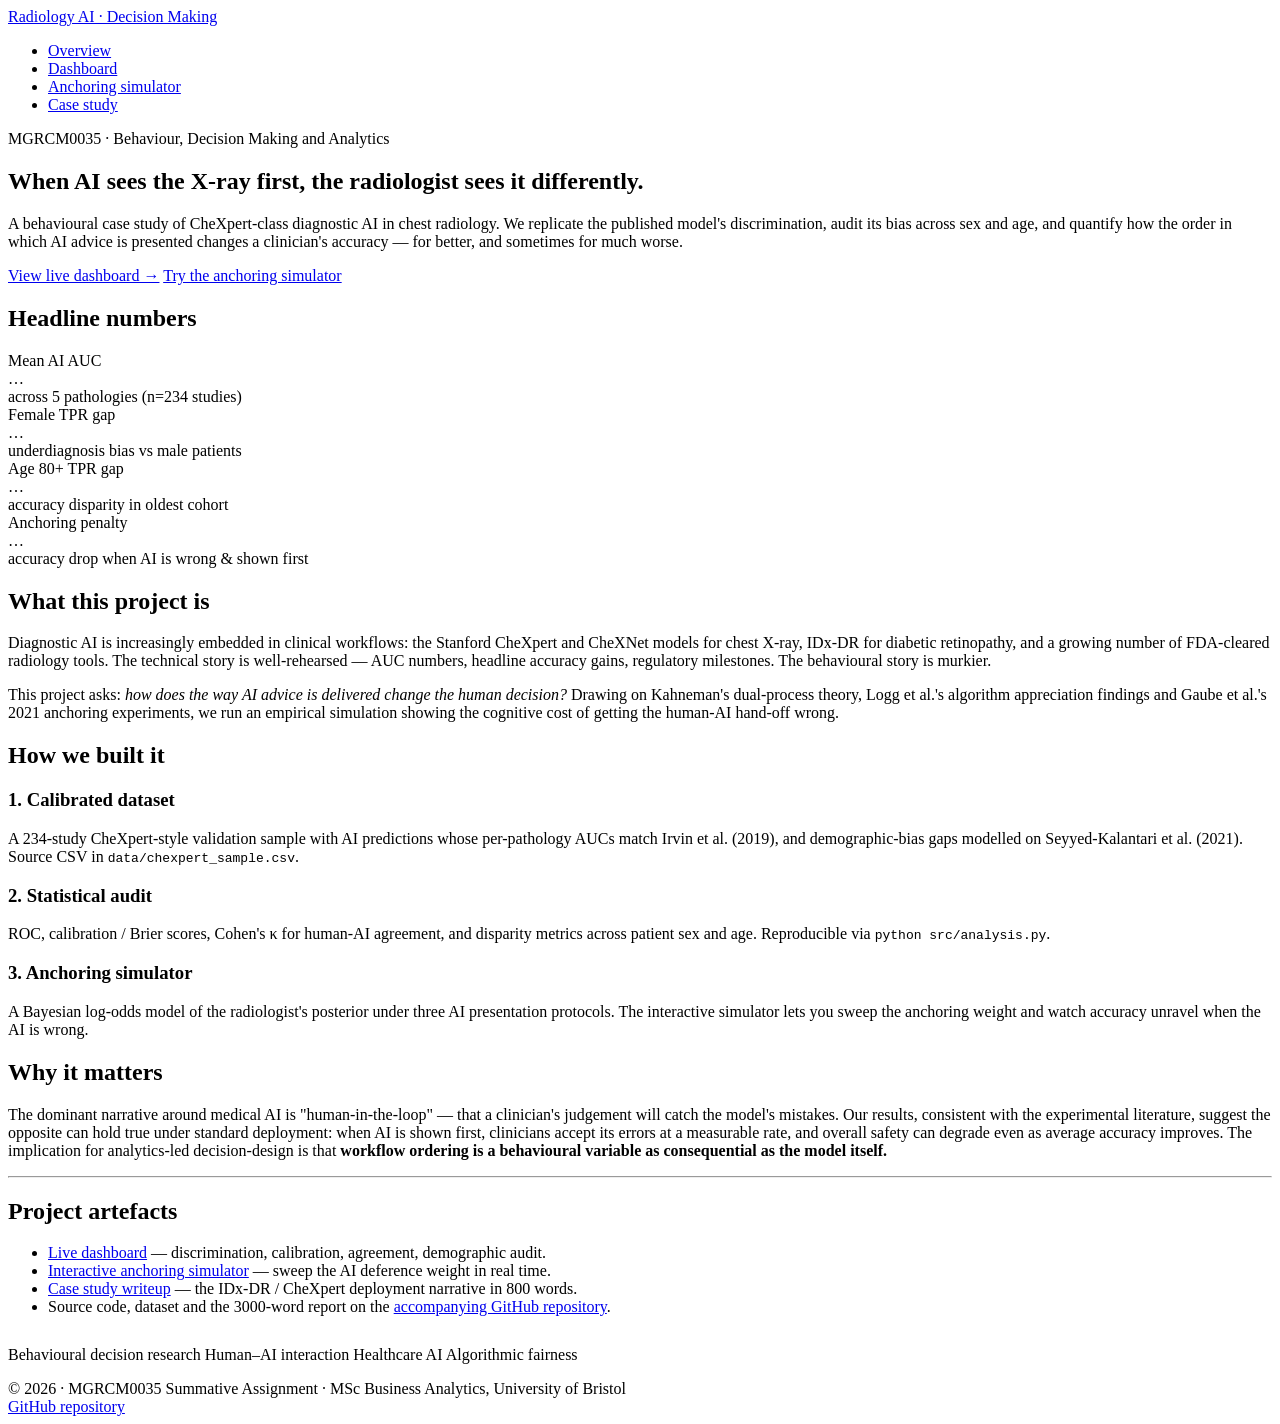
==== website/index.html @ d98fce27 "Add files via upload" ====
<!doctype html>
<html lang="en">
<head>
  <meta charset="utf-8">
  <meta name="viewport" content="width=device-width, initial-scale=1">
  <title>Radiology AI &middot; Decision Making</title>
  <meta name="description" content="Behavioural case study of AI in chest X-ray diagnosis. MGRCM0035 — University of Bristol.">
  <link rel="preconnect" href="https://fonts.googleapis.com">
  <link rel="preconnect" href="https://fonts.gstatic.com" crossorigin>
  <link href="https://fonts.googleapis.com/css2?family=Inter:wght@400;500;600;700&family=JetBrains+Mono&display=swap" rel="stylesheet">
  <link rel="stylesheet" href="assets/style.css">
</head>
<body>

<header class="site-header">
  <div class="nav">
    <a href="index.html" class="brand">
      <span class="logo"></span>
      Radiology AI &middot; Decision Making
    </a>
    <ul>
      <li><a href="index.html" class="active">Overview</a></li>
      <li><a href="dashboard.html">Dashboard</a></li>
      <li><a href="simulator.html">Anchoring simulator</a></li>
      <li><a href="case-study.html">Case study</a></li>
    </ul>
  </div>
</header>

<section class="hero">
  <div class="hero-inner">
    <span class="pill">MGRCM0035 &middot; Behaviour, Decision Making and Analytics</span>
    <h1>When AI sees the X-ray first, the radiologist sees it differently.</h1>
    <p class="lede">
      A behavioural case study of CheXpert-class diagnostic AI in chest radiology.
      We replicate the published model's discrimination, audit its bias across
      sex and age, and quantify how the order in which AI advice is presented
      changes a clinician's accuracy &mdash; for better, and sometimes for much worse.
    </p>
    <div class="cta-row">
      <a href="dashboard.html" class="btn btn-primary">View live dashboard &rarr;</a>
      <a href="simulator.html" class="btn btn-ghost">Try the anchoring simulator</a>
    </div>
  </div>
</section>

<main>

  <h2>Headline numbers</h2>
  <div class="grid cols-4">
    <div class="stat">
      <div class="label">Mean AI AUC</div>
      <div class="value" id="kpi-auc">&hellip;</div>
      <div class="sub">across 5 pathologies (n=234 studies)</div>
    </div>
    <div class="stat warn">
      <div class="label">Female TPR gap</div>
      <div class="value" id="kpi-sex">&hellip;</div>
      <div class="sub">underdiagnosis bias vs male patients</div>
    </div>
    <div class="stat warn">
      <div class="label">Age 80+ TPR gap</div>
      <div class="value" id="kpi-age">&hellip;</div>
      <div class="sub">accuracy disparity in oldest cohort</div>
    </div>
    <div class="stat accent">
      <div class="label">Anchoring penalty</div>
      <div class="value" id="kpi-anchor">&hellip;</div>
      <div class="sub">accuracy drop when AI is wrong & shown first</div>
    </div>
  </div>

  <h2>What this project is</h2>
  <p>
    Diagnostic AI is increasingly embedded in clinical workflows: the
    Stanford CheXpert and CheXNet models for chest X-ray, IDx-DR for
    diabetic retinopathy, and a growing number of FDA-cleared radiology
    tools. The technical story is well-rehearsed &mdash; AUC numbers,
    headline accuracy gains, regulatory milestones. The behavioural story
    is murkier.
  </p>
  <p>
    This project asks: <em>how does the way AI advice is delivered change
    the human decision?</em>
    Drawing on Kahneman's dual-process theory, Logg et al.'s algorithm
    appreciation findings and Gaube et al.'s 2021 anchoring experiments,
    we run an empirical simulation showing the cognitive cost of getting
    the human-AI hand-off wrong.
  </p>

  <h2>How we built it</h2>
  <div class="grid cols-3">
    <div class="card flat">
      <h3>1. Calibrated dataset</h3>
      <p>
        A 234-study CheXpert-style validation sample with AI predictions whose
        per-pathology AUCs match Irvin et al. (2019), and demographic-bias
        gaps modelled on Seyyed-Kalantari et al. (2021). Source CSV in
        <code>data/chexpert_sample.csv</code>.
      </p>
    </div>
    <div class="card flat">
      <h3>2. Statistical audit</h3>
      <p>
        ROC, calibration / Brier scores, Cohen's &kappa; for human-AI
        agreement, and disparity metrics across patient sex and age.
        Reproducible via <code>python src/analysis.py</code>.
      </p>
    </div>
    <div class="card flat">
      <h3>3. Anchoring simulator</h3>
      <p>
        A Bayesian log-odds model of the radiologist's posterior under three
        AI presentation protocols. The interactive simulator lets you sweep
        the anchoring weight and watch accuracy unravel when the AI is wrong.
      </p>
    </div>
  </div>

  <h2>Why it matters</h2>
  <p>
    The dominant narrative around medical AI is "human-in-the-loop" &mdash;
    that a clinician's judgement will catch the model's mistakes. Our results,
    consistent with the experimental literature, suggest the opposite can hold
    true under standard deployment: when AI is shown first, clinicians
    accept its errors at a measurable rate, and overall safety can degrade
    even as average accuracy improves. The implication for analytics-led
    decision-design is that <strong>workflow ordering is a behavioural
    variable as consequential as the model itself.</strong>
  </p>

  <hr class="divider">

  <h2>Project artefacts</h2>
  <ul class="bullets">
    <li><a href="dashboard.html">Live dashboard</a> — discrimination, calibration, agreement, demographic audit.</li>
    <li><a href="simulator.html">Interactive anchoring simulator</a> — sweep the AI deference weight in real time.</li>
    <li><a href="case-study.html">Case study writeup</a> — the IDx-DR / CheXpert deployment narrative in 800 words.</li>
    <li>Source code, dataset and the 3000-word report on the
      <a id="repo-link" href="#">accompanying GitHub repository</a>.</li>
  </ul>

  <p style="margin-top: 30px;">
    <span class="tag">Behavioural decision research</span>
    <span class="tag">Human–AI interaction</span>
    <span class="tag">Healthcare AI</span>
    <span class="tag">Algorithmic fairness</span>
  </p>
</main>

<footer class="site-footer">
  <div class="inner">
    <div>&copy; 2026 &middot; MGRCM0035 Summative Assignment &middot; MSc Business Analytics, University of Bristol</div>
    <div><a href="https://github.com" id="repo-footer">GitHub repository</a></div>
  </div>
</footer>

<script src="assets/script.js"></script>
</body>
</html>
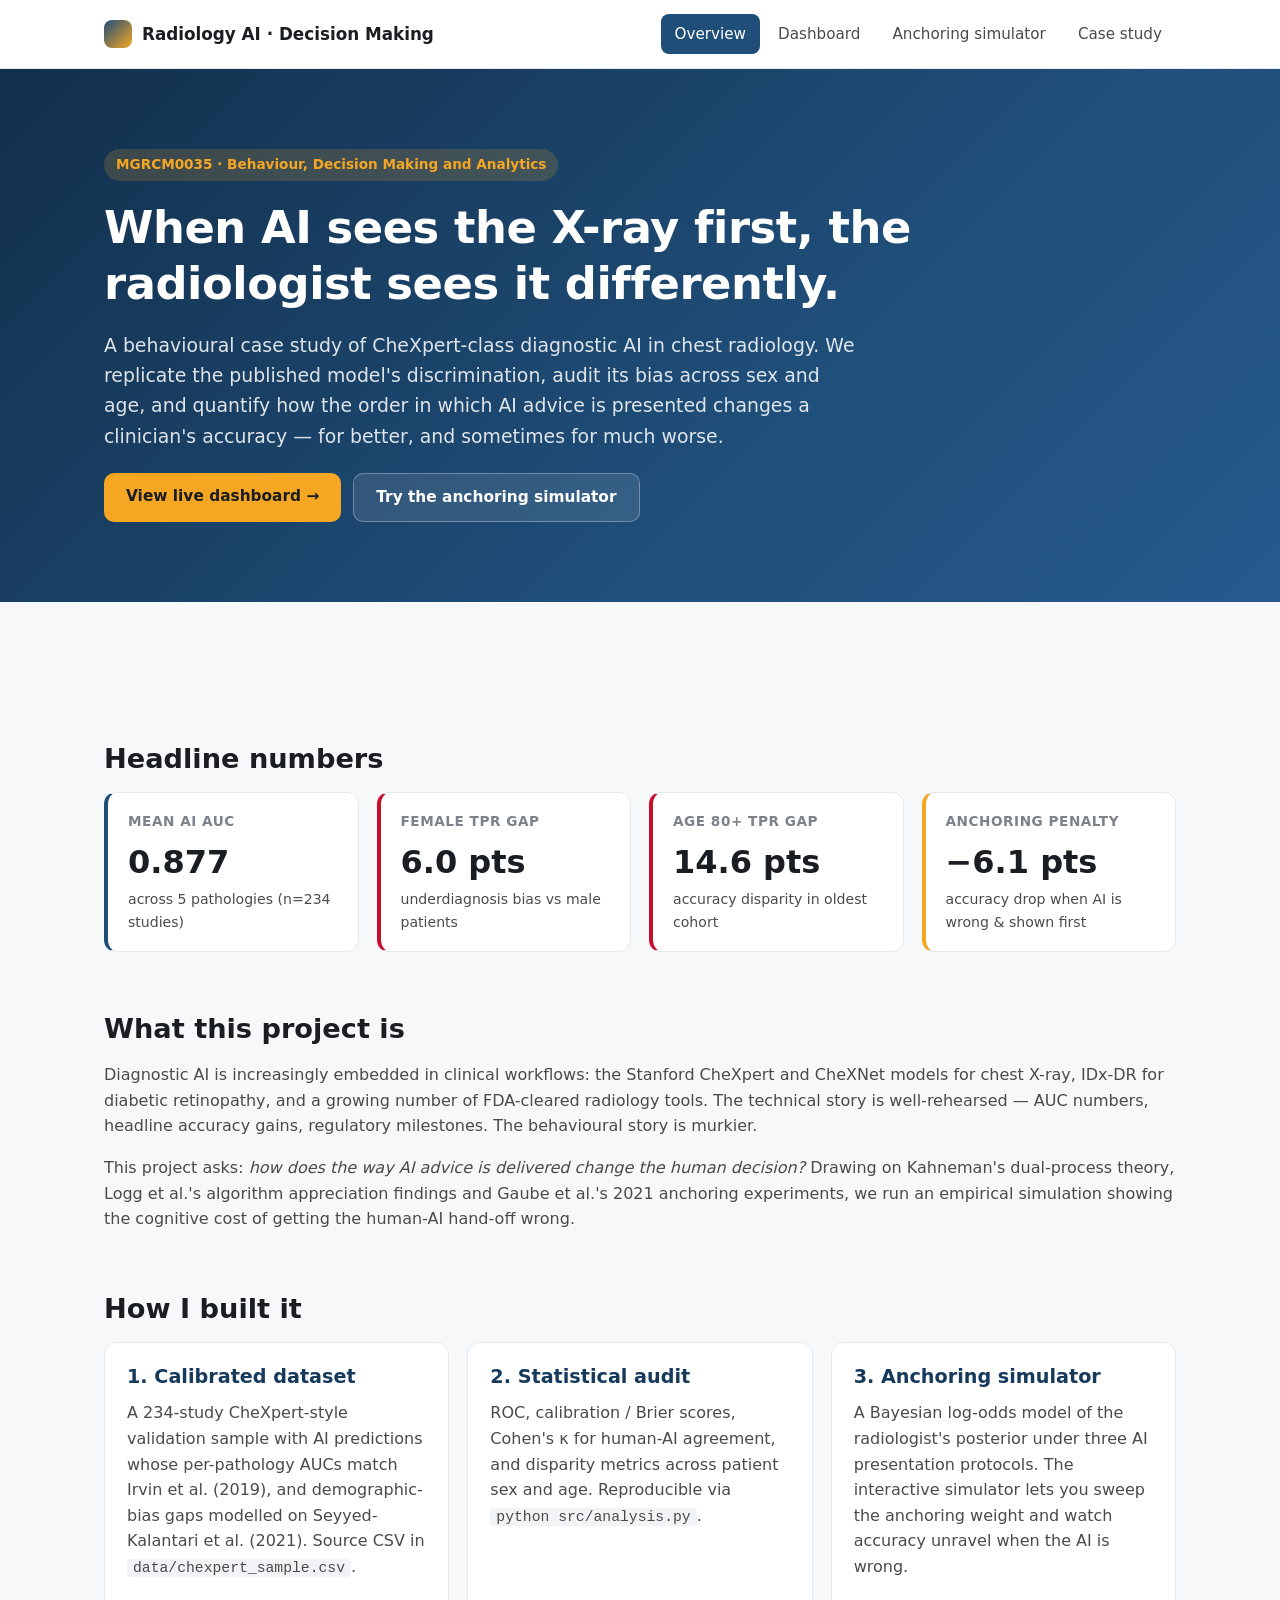
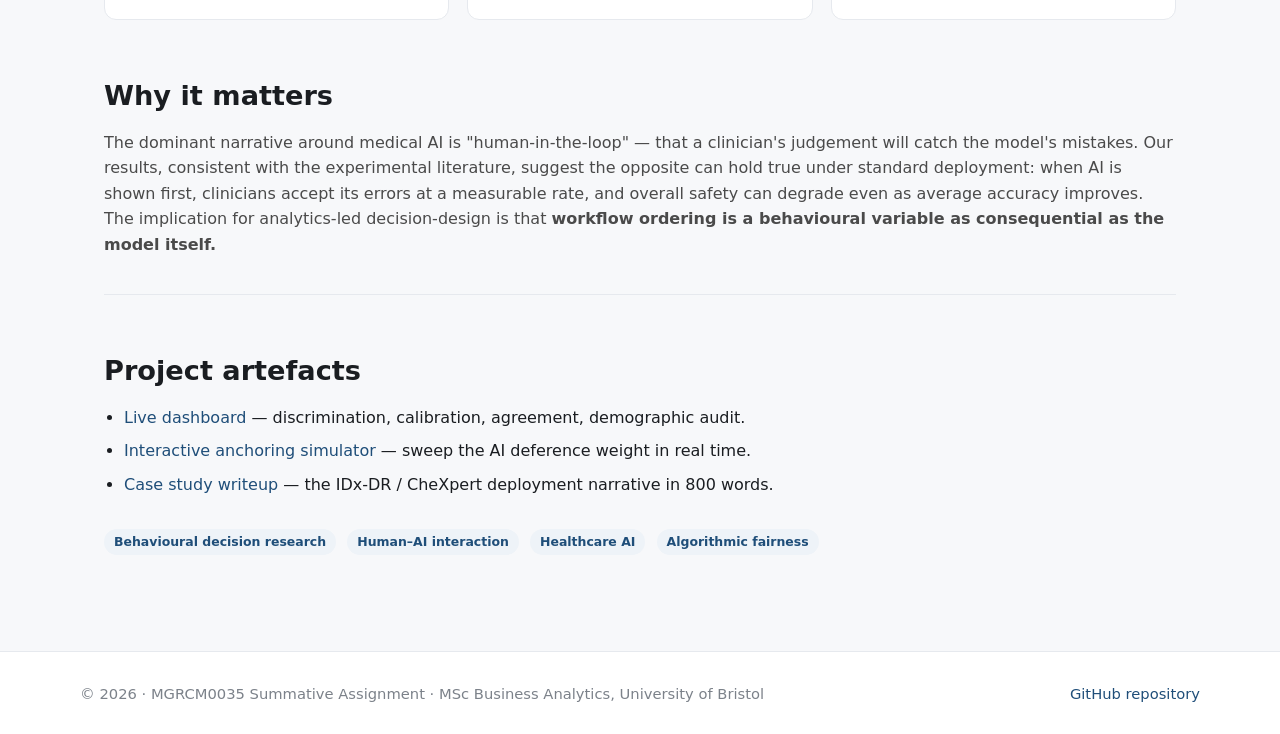
==== commit 29969004: "Update section headers and GitHub repository link" ====
--- a/website/index.html
+++ b/website/index.html
@@ -88,7 +88,7 @@
     the human-AI hand-off wrong.
   </p>
 
-  <h2>How we built it</h2>
+  <h2>How I built it</h2>
   <div class="grid cols-3">
     <div class="card flat">
       <h3>1. Calibrated dataset</h3>
@@ -136,8 +136,6 @@
     <li><a href="dashboard.html">Live dashboard</a> — discrimination, calibration, agreement, demographic audit.</li>
     <li><a href="simulator.html">Interactive anchoring simulator</a> — sweep the AI deference weight in real time.</li>
     <li><a href="case-study.html">Case study writeup</a> — the IDx-DR / CheXpert deployment narrative in 800 words.</li>
-    <li>Source code, dataset and the 3000-word report on the
-      <a id="repo-link" href="#">accompanying GitHub repository</a>.</li>
   </ul>
 
   <p style="margin-top: 30px;">
@@ -151,7 +149,7 @@
 <footer class="site-footer">
   <div class="inner">
     <div>&copy; 2026 &middot; MGRCM0035 Summative Assignment &middot; MSc Business Analytics, University of Bristol</div>
-    <div><a href="https://github.com" id="repo-footer">GitHub repository</a></div>
+    <div><a href="https://github.com/srinidhijoshi7/radiology-ai-decision-making" id="repo-footer">GitHub repository</a></div>
   </div>
 </footer>
 
--- a/website/assets/style.css
+++ b/website/assets/style.css
@@ -0,0 +1,317 @@
+/* ============================================================
+   Radiology AI · Decision-Making — site stylesheet
+   ============================================================ */
+
+:root {
+  --primary: #1f4e79;
+  --primary-dark: #163a5c;
+  --accent: #f5a623;
+  --danger: #c8102e;
+  --bg: #f7f8fa;
+  --surface: #ffffff;
+  --ink: #1a1d21;
+  --ink-soft: #4a4a4a;
+  --muted: #7c828a;
+  --line: #e6e9ee;
+  --radius: 12px;
+  --shadow: 0 6px 24px rgba(15, 23, 42, 0.06);
+  --shadow-strong: 0 12px 40px rgba(15, 23, 42, 0.10);
+  --max-w: 1120px;
+}
+
+* { box-sizing: border-box; }
+
+html, body {
+  margin: 0;
+  padding: 0;
+  font-family: 'Inter', system-ui, -apple-system, "Segoe UI", Roboto, sans-serif;
+  font-size: 16px;
+  line-height: 1.6;
+  color: var(--ink);
+  background: var(--bg);
+  -webkit-font-smoothing: antialiased;
+}
+
+a { color: var(--primary); text-decoration: none; }
+a:hover { text-decoration: underline; }
+
+h1, h2, h3, h4 {
+  font-weight: 700;
+  line-height: 1.25;
+  margin: 0 0 0.6em;
+  color: var(--ink);
+}
+h1 { font-size: 2.4rem; letter-spacing: -0.01em; }
+h2 { font-size: 1.7rem; margin-top: 2.2em; }
+h3 { font-size: 1.2rem; margin-top: 1.6em; color: var(--primary-dark); }
+
+p { margin: 0 0 1em; color: var(--ink-soft); }
+small { color: var(--muted); }
+
+code {
+  font-family: 'JetBrains Mono', ui-monospace, "SF Mono", Menlo, monospace;
+  font-size: 0.92em;
+  background: #f1f3f6;
+  padding: 1px 6px;
+  border-radius: 4px;
+}
+
+/* ----------------------------- Header ----------------------------- */
+
+.site-header {
+  background: var(--surface);
+  border-bottom: 1px solid var(--line);
+  position: sticky;
+  top: 0;
+  z-index: 50;
+  backdrop-filter: blur(8px);
+}
+.nav {
+  max-width: var(--max-w);
+  margin: 0 auto;
+  padding: 14px 24px;
+  display: flex;
+  justify-content: space-between;
+  align-items: center;
+  flex-wrap: wrap;
+  gap: 12px;
+}
+.nav .brand {
+  font-weight: 700;
+  font-size: 1.05rem;
+  color: var(--ink);
+  display: flex; align-items: center; gap: 10px;
+}
+.nav .brand .logo {
+  width: 28px; height: 28px;
+  background: linear-gradient(135deg, var(--primary) 0%, var(--accent) 100%);
+  border-radius: 8px;
+  display: inline-block;
+}
+.nav ul { list-style: none; display: flex; gap: 4px; margin: 0; padding: 0; }
+.nav ul a {
+  display: inline-block;
+  padding: 8px 14px;
+  border-radius: 8px;
+  color: var(--ink-soft);
+  font-weight: 500;
+  font-size: 0.95rem;
+}
+.nav ul a:hover { background: #f1f3f6; text-decoration: none; }
+.nav ul a.active { background: var(--primary); color: #fff; }
+
+/* ----------------------------- Layout ----------------------------- */
+
+main { max-width: var(--max-w); margin: 0 auto; padding: 40px 24px 80px; }
+
+.hero {
+  background: linear-gradient(135deg, #122e4a 0%, #1f4e79 60%, #275a8e 100%);
+  color: #fff;
+  padding: 80px 24px;
+  margin: 0 -24px 40px;
+  border-radius: 0;
+  text-align: left;
+}
+.hero-inner { max-width: var(--max-w); margin: 0 auto; padding: 0 24px;}
+.hero h1 { color: #fff; font-size: 2.8rem; margin-bottom: 0.4em; }
+.hero .lede { color: rgba(255,255,255,0.86); font-size: 1.18rem; max-width: 760px; margin-bottom: 1.2em; }
+.hero .pill {
+  display: inline-block;
+  padding: 5px 12px;
+  background: rgba(245, 166, 35, 0.18);
+  color: #f5a623;
+  border-radius: 999px;
+  font-size: 0.85rem;
+  font-weight: 600;
+  margin-bottom: 1.4em;
+}
+.hero .cta-row { display: flex; gap: 12px; flex-wrap: wrap; margin-top: 1.2em; }
+.btn {
+  display: inline-block;
+  padding: 11px 22px;
+  border-radius: 10px;
+  font-weight: 600;
+  font-size: 0.96rem;
+  border: none;
+  cursor: pointer;
+  text-decoration: none !important;
+  transition: transform 0.15s ease, background 0.15s ease;
+}
+.btn-primary { background: var(--accent); color: #1a1d21; }
+.btn-primary:hover { background: #ffb83d; transform: translateY(-1px); }
+.btn-ghost   { background: rgba(255,255,255,0.10); color: #fff; border: 1px solid rgba(255,255,255,0.30); }
+.btn-ghost:hover { background: rgba(255,255,255,0.18); }
+
+/* ----------------------------- Cards / grid ------------------------- */
+
+.grid { display: grid; gap: 18px; }
+.grid.cols-3 { grid-template-columns: repeat(3, 1fr); }
+.grid.cols-4 { grid-template-columns: repeat(4, 1fr); }
+.grid.cols-2 { grid-template-columns: repeat(2, 1fr); }
+@media (max-width: 720px) {
+  .grid.cols-3, .grid.cols-4, .grid.cols-2 { grid-template-columns: 1fr; }
+}
+
+.card {
+  background: var(--surface);
+  border: 1px solid var(--line);
+  border-radius: var(--radius);
+  padding: 22px;
+  box-shadow: var(--shadow);
+}
+.card.flat { box-shadow: none; }
+.card h3 { margin-top: 0; }
+
+.stat {
+  background: var(--surface);
+  border: 1px solid var(--line);
+  border-left: 4px solid var(--primary);
+  border-radius: var(--radius);
+  padding: 18px 20px;
+}
+.stat .label { font-size: 0.85rem; color: var(--muted); text-transform: uppercase; letter-spacing: 0.04em; font-weight: 600; }
+.stat .value { font-size: 2.0rem; font-weight: 700; color: var(--ink); margin: 4px 0 0; }
+.stat .sub { font-size: 0.88rem; color: var(--ink-soft); }
+.stat.warn { border-left-color: var(--danger); }
+.stat.accent { border-left-color: var(--accent); }
+
+/* ----------------------------- Charts ----------------------------- */
+
+.chart {
+  background: var(--surface);
+  border: 1px solid var(--line);
+  border-radius: var(--radius);
+  padding: 22px;
+  box-shadow: var(--shadow);
+}
+.chart-tall { min-height: 480px; }
+.chart .caption {
+  font-size: 0.88rem;
+  color: var(--muted);
+  margin-top: 10px;
+}
+
+/* ----------------------------- Slider ----------------------------- */
+
+.simulator {
+  background: linear-gradient(135deg, #1f4e79 0%, #2a6298 100%);
+  color: #fff;
+  border-radius: var(--radius);
+  padding: 28px;
+  margin-bottom: 22px;
+}
+.simulator h2 { color: #fff; margin-top: 0; }
+.simulator p { color: rgba(255,255,255,0.85); }
+.simulator .slider-row {
+  display: grid;
+  grid-template-columns: 200px 1fr 80px;
+  gap: 16px;
+  align-items: center;
+  margin: 18px 0;
+}
+.simulator .slider-row label { font-weight: 600; }
+.simulator input[type="range"] {
+  -webkit-appearance: none;
+  appearance: none;
+  width: 100%;
+  height: 6px;
+  border-radius: 3px;
+  background: rgba(255,255,255,0.30);
+  outline: none;
+}
+.simulator input[type="range"]::-webkit-slider-thumb {
+  -webkit-appearance: none;
+  appearance: none;
+  width: 22px; height: 22px;
+  border-radius: 50%;
+  background: var(--accent);
+  cursor: grab;
+  border: 3px solid #fff;
+  box-shadow: 0 2px 6px rgba(0,0,0,0.25);
+}
+.simulator input[type="range"]::-moz-range-thumb {
+  width: 22px; height: 22px;
+  border-radius: 50%;
+  background: var(--accent);
+  cursor: grab;
+  border: 3px solid #fff;
+}
+.simulator .value-readout {
+  font-family: 'JetBrains Mono', monospace;
+  background: rgba(0,0,0,0.25);
+  padding: 6px 10px;
+  border-radius: 6px;
+  text-align: center;
+  font-weight: 600;
+}
+
+.outcome-row {
+  display: grid;
+  grid-template-columns: repeat(3, 1fr);
+  gap: 14px;
+  margin-top: 24px;
+}
+@media (max-width: 720px) { .outcome-row { grid-template-columns: 1fr; } }
+
+.outcome {
+  background: rgba(255,255,255,0.10);
+  border-radius: 10px;
+  padding: 16px 18px;
+  border: 1px solid rgba(255,255,255,0.18);
+}
+.outcome .label { font-size: 0.84rem; opacity: 0.78; text-transform: uppercase; letter-spacing: 0.04em; font-weight: 600; }
+.outcome .value { font-size: 1.85rem; font-weight: 700; margin-top: 6px; font-family: 'JetBrains Mono', monospace; }
+
+/* ----------------------------- Tables ----------------------------- */
+
+table {
+  width: 100%;
+  border-collapse: collapse;
+  margin: 18px 0;
+  font-size: 0.94rem;
+}
+th, td { padding: 10px 14px; text-align: left; border-bottom: 1px solid var(--line); }
+th { background: #f3f5f8; font-weight: 600; color: var(--ink); }
+tbody tr:hover { background: #fafbfc; }
+
+/* ----------------------------- Footer ----------------------------- */
+
+.site-footer {
+  border-top: 1px solid var(--line);
+  background: var(--surface);
+  padding: 30px 24px;
+  font-size: 0.92rem;
+  color: var(--muted);
+}
+.site-footer .inner {
+  max-width: var(--max-w);
+  margin: 0 auto;
+  display: flex;
+  justify-content: space-between;
+  flex-wrap: wrap;
+  gap: 12px;
+}
+
+/* ----------------------------- Misc ----------------------------- */
+
+.kbd {
+  font-family: monospace;
+  background: #f1f3f6;
+  padding: 2px 6px;
+  border-radius: 4px;
+  border: 1px solid var(--line);
+  font-size: 0.85em;
+}
+.tag {
+  display: inline-block;
+  padding: 3px 10px;
+  border-radius: 999px;
+  background: #eef3f8;
+  color: var(--primary);
+  font-size: 0.78rem;
+  font-weight: 600;
+  margin-right: 6px;
+}
+ul.bullets { padding-left: 20px; }
+ul.bullets li { margin-bottom: 8px; }
+.divider { height: 1px; background: var(--line); margin: 36px 0; border: 0; }
